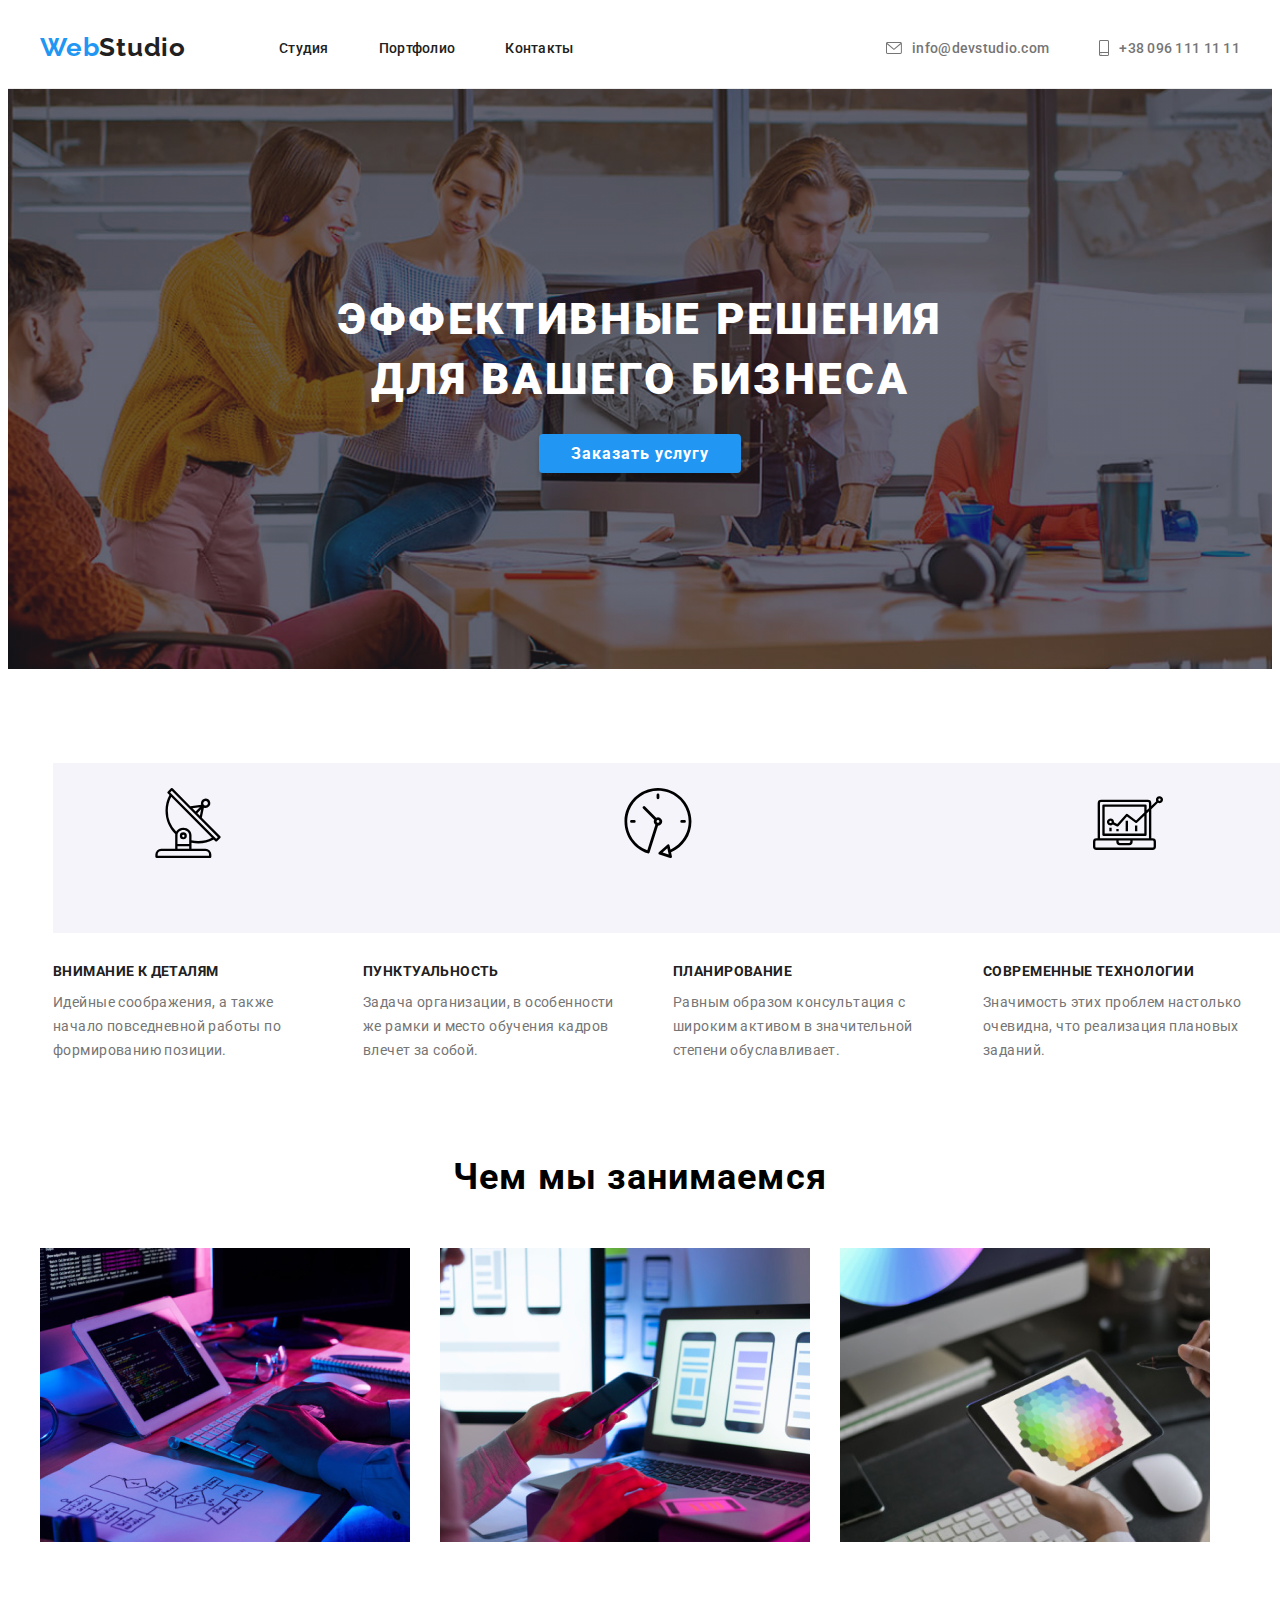
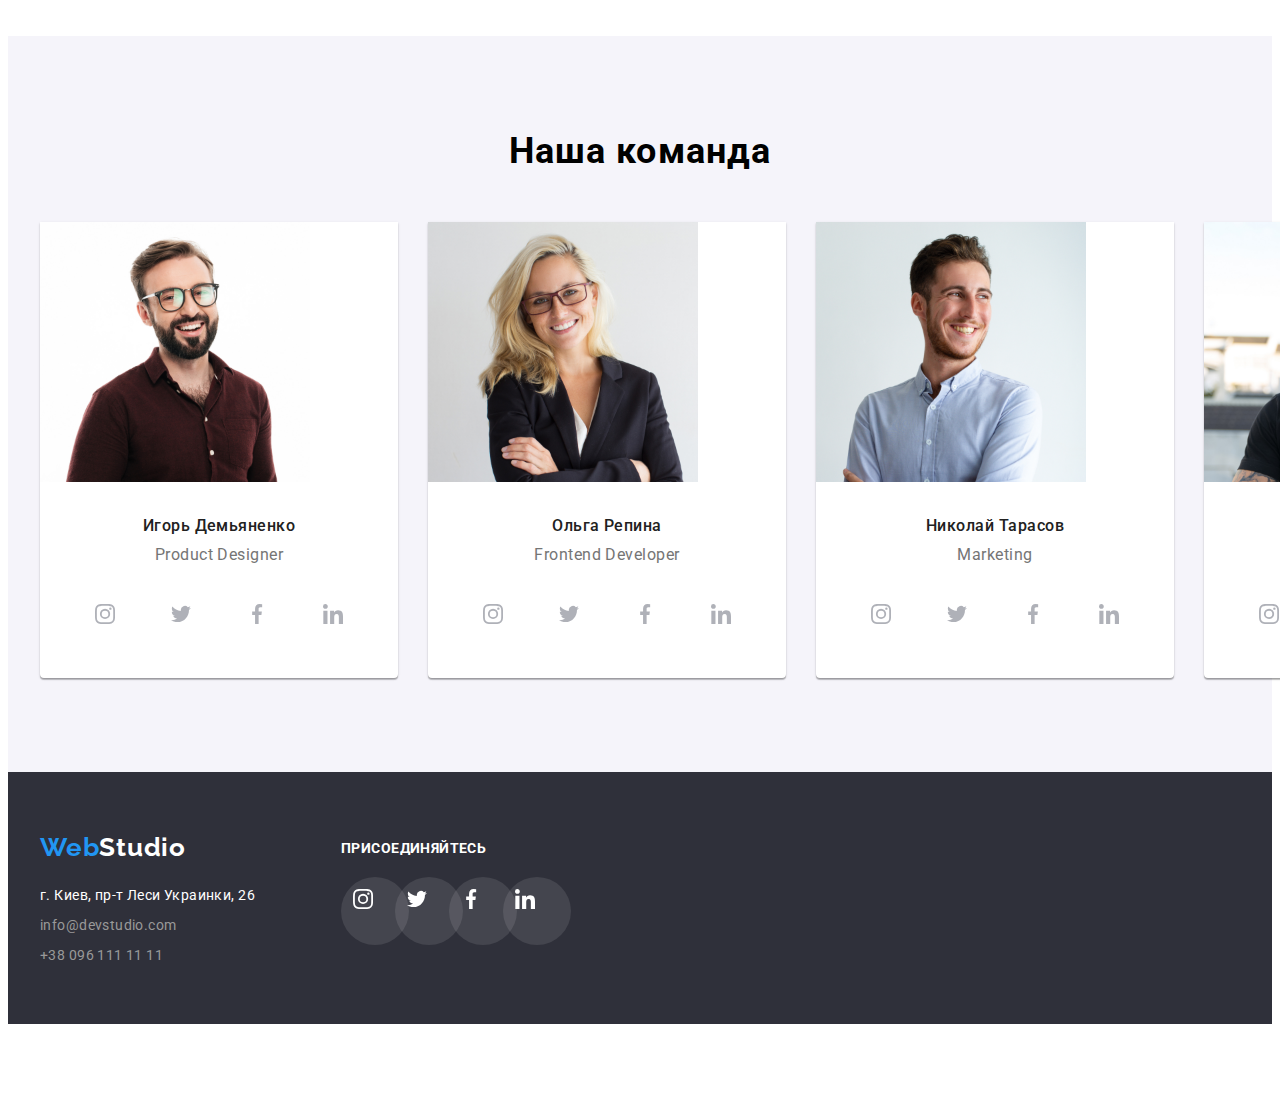
==== index.html @ 1e622880 "arrrrrrr" ====
<!DOCTYPE html>
<html lang="ru">
<head>
    <meta charset="UTF-8">
    <meta name="viewport" content="width=device-width, initial-scale=1.0">
    <title> WebStudio</title>
    <link rel="stylesheet" href="css/style.css" />
    <link rel="preconnect" href="https://fonts.gstatic.com">
    <link href="https://fonts.googleapis.com/css2?family=Raleway:wght@700&family=Roboto:wght@400;500;700;900&display=swap" rel="stylesheet">
    <link rel="stylesheet" href="https://cdnjs.cloudflare.com/ajax/libs/modern-normalize/1.0.0/modern-normalize.min.css" integrity="sha512-ISS7cAi1PEhQ8jnbJpJZMd29NlhNj4AWYyLOSp2CE/CsHxTCu+r+t0D2yoJudVrd0/8fTVPUVDzY5Tvli75u/g==" crossorigin="anonymous"/>
</head>
<body>
    <header> 
        <div class="container">
            <nav class="header-nav"> 
                <a href="#" class="logo" > <span class="Web-seme">Web</span>Studio</a>
                    <ul class="nav-links">
                        <li> <a  href="#">Студия</a> </li>
                        <li> <a  href="./portfolio.html">Портфолио</a> </li>
                        <li> <a  href="#">Контакты</a> </li>
                    </ul>
                    <ul class="contact-links">
                        <li> 
                            <a class="mail" href="mailto:info@devstudio.com">
                                <svg class="contact-icon-envelope">
                                <use href="./images/icons/sprite.svg#envelope" width="16px"; height="12px"> </use>
                            </svg>
                            info@devstudio.com</a> </li>
                        <li> <a  href="tel:+380961111111">
                            <svg class="contact-icon-phone">
                                <use href="./images/icons/sprite.svg#phone" width="10px"; height="16px"> </use>
                            </svg>
                            +38 096 111 11 11</a> </li>
                    </ul>
            </nav>
        </div>
    </header>
    <main>
        <section class="hero">
            <div class="container">
                <h1>Эффективные решения</br> для вашего бизнеса</h1>
                <a href="#">Заказать услугу</a>
            </div>
        </section>
        <section class="advantages-section">
            <div class="container">
                <!-- <h2>Наши преимущества</h2> -->
                <ul class="advantages-icons">
                    <li>
                        <svg class="contact-icon">
                            <use href="./images/icons/sprite.svg#antenna" width="70px"; height="70px"> </use>
                        </svg>
                    </li>
                    <li>
                        <svg class="contact-icon">
                            <use href="./images/icons/sprite.svg#clock" width="70px"; height="70px"> </use>
                        </svg>
                    </li>
                    <li>
                        <svg class="contact-icon">
                            <use href="./images/icons/sprite.svg#diagram" width="70px"; height="70px"> </use>
                        </svg>
                    </li>
                    <li>
                        <svg class="contact-icon">
                            <use href="./images/icons/sprite.svg#astronaut" width="70px"; height="70px"> </use>
                        </svg>
                    </li>
                </ul>
                <ul class="advantages">
                    <li>
                        <h3>Внимание к деталям</h3>
                        <p>Идейные соображения, а также начало повседневной работы по формированию позиции.</p>
                    </li>
                    <li>
                        <h3>Пунктуальность</h3>
                        <p>Задача организации, в особенности же рамки и место обучения кадров влечет за собой.</p>
                    </li>
                    <li>
                        <h3>Планирование</h3>
                        <p>Равным образом консультация с широким активом в значительной степени обуславливает.</p>
                    </li>
                    <li>
                        <h3>Современные технологии</h3>
                        <p>Значимость этих проблем настолько очевидна, что реализация плановых заданий.</p>
                    </li>
                </ul>
            </div>
        </section>
        <section class="presentation-section">
            <div class="container">
                <h2 class="presentation-title">Чем мы занимаемся</h2>
                <ul class="presentation">
                    <li>
                        <img src="./images/img11.jpg" alt="руки на клавиатуре верстают сайт с макета" width="370" />
                    </li> 
                    <li>
                        <img src="./images/img12.jpg" alt="телефон в руках на фоне компьютера" width="370" />
                    </li>
                    <li>
                        <img src="./images/img13.jpg" alt="стилус и планшет с цветной раскладкой" width="370" />
                    </li>    
                </ul>
            </div>
        </section>
        <section class="our-team-section">
            <div class="container">
                <h2 class="our-team-title">Наша команда</h2>
                <ul class="our-team">
                    <li class="our-team-card">
                        <img src="./images/img1.jpg" alt="мужчина с бородой в очках и красной рубашке" width="270" />
                        <div class="worker">
                        <h3>Игорь Демьяненко</h3>
                        <p>Product Designer</p>
                        </div>
                        <ul class="social-icons">
                            <li class="social-icons-ic">
                                <a href="#">
                                    <svg class="social-icon">
                                        <use href="./images/icons/sprite.svg#insta"> </use>
                                    </svg>
                                </a>
                            </li>
                            <li class="social-icons-ic">
                                <a href="#">
                                <svg class="social-icon">
                                    <use href="./images/icons/sprite.svg#tw"> </use>
                                </svg></a>
                            </li>
                            <li class="social-icons-ic">
                                <a href="#">
                                    <svg class="social-icon">
                                        <use href="./images/icons/sprite.svg#fb"> </use>
                                    </svg>
                                </a>
                            </li>
                            <li class="social-icons-ic">
                                <a href="#">
                                    <svg class="social-icon">
                                        <use href="./images/icons/sprite.svg#lin"> </use>
                                    </svg>
                                </a>
                            </li>
                        </ul>
                    </li> 
                    <li class="our-team-card">
                        <img src="./images/img2.jpg" alt="женщина со светлыми волосами в очках и жакете" width="270" />
                        <div class="worker">
                        <h3>Ольга Репина</h3>
                        <p>Frontend Developer</p>
                        </div>
                        <ul class="social-icons">
                            <li class="social-icons-ic">
                                <a href="#">
                                    <svg class="social-icon">
                                        <use href="./images/icons/sprite.svg#insta"> </use>
                                    </svg>
                                </a>
                            </li>
                            <li class="social-icons-ic">
                                <a href="#">
                                <svg class="social-icon">
                                    <use href="./images/icons/sprite.svg#tw"> </use>
                                </svg></a>
                            </li>
                            <li class="social-icons-ic">
                                <a href="#">
                                    <svg class="social-icon">
                                        <use href="./images/icons/sprite.svg#fb"> </use>
                                    </svg>
                                </a>
                            </li>
                            <li class="social-icons-ic">
                                <a href="#">
                                    <svg class="social-icon">
                                        <use href="./images/icons/sprite.svg#lin"> </use>
                                    </svg>
                                </a>
                            </li>
                        </ul>
                    </li>
                    <li class="our-team-card">
                        <img src="./images/img3.jpg" alt="мужчина с бородкой в светлой рубашке" width="270" />
                        <div class="worker">
                        <h3>Николай Тарасов</h3>
                        <p>Marketing</p>
                        </div>
                        <ul class="social-icons">
                            <li class="social-icons-ic">
                                <a href="#">
                                    <svg class="social-icon">
                                        <use href="./images/icons/sprite.svg#insta"> </use>
                                    </svg>
                                </a>
                            </li>
                            <li class="social-icons-ic">
                                <a href="#">
                                <svg class="social-icon">
                                    <use href="./images/icons/sprite.svg#tw"> </use>
                                </svg></a>
                            </li>
                            <li class="social-icons-ic">
                                <a href="#">
                                    <svg class="social-icon">
                                        <use href="./images/icons/sprite.svg#fb"> </use>
                                    </svg>
                                </a>
                            </li>
                            <li class="social-icons-ic">
                                <a href="#">
                                    <svg class="social-icon">
                                        <use href="./images/icons/sprite.svg#lin"> </use>
                                    </svg>
                                </a>
                            </li>
                        </ul>
                    </li>    
                    <li class="our-team-card">
                        <img src="./images/img4.jpg" alt="мужчина с бородой в очках и черной футболке" width="270" />
                        <div class="worker">
                        <h3>Михаил Ермаков</h3>
                        <p>UI Designer</p>
                        </div>
                        <ul class="social-icons">
                            <li class="social-icons-ic">
                                <a href="#">
                                    <svg class="social-icon">
                                        <use href="./images/icons/sprite.svg#insta"> </use>
                                    </svg>
                                </a>
                            </li>
                            <li class="social-icons-ic">
                                <a href="#">
                                <svg class="social-icon">
                                    <use href="./images/icons/sprite.svg#tw"> </use>
                                </svg></a>
                            </li>
                            <li class="social-icons-ic">
                                <a href="#">
                                    <svg class="social-icon">
                                        <use href="./images/icons/sprite.svg#fb"> </use>
                                    </svg>
                                </a>
                            </li>
                            <li class="social-icons-ic">
                                <a href="#">
                                    <svg class="social-icon">
                                        <use href="./images/icons/sprite.svg#lin"> </use>
                                    </svg>
                                </a>
                            </li>
                        </ul>
                    </li>    
                </ul>
            </div>
        </section>
    </main>
    <footer>
        <div class="container">
            <ul class="footer-list">
                <li class="footer-list-li">
                    <a href="#" class="logo down"> <span class="Web-seme">Web</span>Studio</a>
                    <address>г. Киев, пр-т Леси Украинки, 26</address>
                    <ul class="contact-links-down">
                    <li> <a href="mailto:info@devstudio.com">info@devstudio.com</a> </li>
                    <li> <a href="tel:+380961111111">+38 096 111 11 11</a> </li>
                    </ul>
             </li>
            <li class="f-l-t">
                <span class="follow">присоединяйтесь</span>
                <ul class="footer-soc-icons">
                    <li>
                        <a  href="#">
                        <svg class="footer-soc-icon">
                            <use href="./images/icons/sprite.svg#insta" width="20px"; height="20px"> </use>
                        </svg>
                        </a>
                    </li>
                    <li>
                        <a  href="#">
                        <svg class="footer-soc-icon">
                            <use href="./images/icons/sprite.svg#tw" width="20px"; height="20px"> </use>
                        </svg>
                        </a>
                    </li>
                    <li>
                        <a  href="#">
                        <svg class="footer-soc-icon">
                            <use href="./images/icons/sprite.svg#fb" width="20px"; height="20px"> </use>
                        </svg>
                        </a>
                    </li>
                    <li>
                        <a  href="#">
                        <svg class="footer-soc-icon">
                            <use href="./images/icons/sprite.svg#lin" width="20px"; height="20px"> </use>
                        </svg>
                        </a>
                    </li>
                </ul>
        </li>
    </ul>
        </div>
    </footer></span>
                <ul class="footer-soc-icons">
                    <li>
                        <a  href="#">
                        <svg class="footer-soc-icon">
                            <use href="./images/icons/sprite.svg#insta" width="20px"; height="20px"> </use>
                        </svg>
                        </a>
                    </li>
                    <li>
                        <a  href="#">
                        <svg class="footer-soc-icon">
                            <use href="./images/icons/sprite.svg#tw" width="20px"; height="20px"> </use>
                        </svg>
                        </a>
                    </li>
                    <li>
                        <a  href="#">
                        <svg class="footer-soc-icon">
                            <use href="./images/icons/sprite.svg#fb" width="20px"; height="20px"> </use>
                        </svg>
                        </a>
                    </li>
                    <li>
                        <a  href="#">
                        <svg class="footer-soc-icon">
                            <use href="./images/icons/sprite.svg#lin" width="20px"; height="20px"> </use>
                        </svg>
                        </a>
                    </li>
                </ul>
        </li>
    </ul>
        </div>
    </footer>
</body>
</html>
---- css/style.css ----
.logo {
    color: #212121;
    font-family: Raleway;
    font-size: 26px;
    font-style: normal;
    font-weight: 700;
    line-height: 31px;
    letter-spacing: 0.03em;
    text-align: left;
}
.down {
    color: #FFFFFF;
}
.Web-seme {
    color: #2196F3;
}
li{
    list-style-type: none;
}
ul{
    margin: 0;
}
h1{
    margin: 0;
    margin-bottom: 30px;
}
h2{
    margin: 0;
}
h3{
    margin: 0;
}
.header-nav,
.nav-links,
.contact-links{
    display: flex;
    align-items: center;
}
header{
    border-bottom: 1px solid #ECECEC;
    padding: 24px 0 25px;
}
.header-nav>a{
    margin-right: 93px;
}
.nav-links{
    padding: 0;
}
/* .header-nav{ 
    justify-content:space-between;
}*/
.nav-links a{
    color: #212121;
    font-family: Roboto;
    font-size: 14px;
    font-style: normal;
    font-weight: 500;
    line-height: 16px;
    letter-spacing: 0.02em;
}
.nav-links li:not(:first-child){
    margin-left: 50px;
}
.nav-links{
    margin: 0;
}
.nav-links a:hover {
    color: #2196F3;
}
.nav-links a:focus {
    color: #2196F3;
}
a {
    text-decoration: none;
}
.contact-links{
    padding: 0;
    margin-left: auto;
}

.contact-links a{
    color: #757575;
    font-family: Roboto;
    font-size: 14px;
    font-style: normal;
    font-weight: 500;
    line-height: 16px;
    letter-spacing: 0.02em;
    
}
.contact-links li:last-child{
    margin-left: 50px;
}
.contact-links a:hover {
    color: #2196F3;
}
.contact-links a:focus {
    color: #2196F3;
}
.contact-links a{
    display: flex;
    justify-content: center;
    align-items: center;
}
.contact-icon-envelope{
    width: 16px;
    height: 12px;
    margin-right: 10px;
    fill: currentColor;
}
.contact-icon-phone{
    width: 10px;
    height: 16px;
    margin-right: 10px;
    fill: currentColor;
}
h1{
    font-family: Roboto;
    font-size: 44px;
    font-style: normal;
    font-weight: 900;
    line-height: 60px;
    letter-spacing: 0.06em;
    text-align: center;
    text-transform: uppercase;
    color: #FFFFFF;
}
.hero{
    background-color: #c4c4c4;
    background: rgba(47, 48, 58, 0.4);
    padding-top: 200px;
    padding-bottom: 200px;
    background-image: linear-gradient( to right,
    rgba(47, 48, 58, 0.4),
    rgba(47, 48, 58, 0.4)),
     url('../images/hero.jpg'); 
    background-repeat: no-repeat;
    background-size: cover;
    background-position: center;
    max-width: 1600px;
}
.hero .container{
    text-align: center;
}
.hero a{
    background-color: #2196F3;
    color: #FFFFFF;
    font-family: Roboto;
    font-size: 16px;
    font-style: normal;
    font-weight: 700;
    line-height: 30px;
    letter-spacing: 0.06em;
    text-align: center;
    padding: 10px 32px;
    border-radius: 4px;
    box-shadow: 0px 4px 4px rgba(0, 0, 0, 0.15);
    width: 136px;
    height: 30px;
}
.advantages-section{
    padding: 94px 30px;
}
.container .advantages{
    display: flex;
}
.advantages{ 
   padding: 0;
   justify-content: space-between;
}
.advantages-icons{
    display: flex;
    justify-content: space-between;
    padding: 0;
    margin-bottom: 30px;
}
.advantages-icons li{
    width: 270px;
    height: 120px;
    padding: 25px 100px;
    background-color: #F5F4FA;
}
.advantages h3{
    color: #212121;
    font-family: Roboto;
    font-size: 14px;
    font-style: normal;
    font-weight: 700;
    line-height: 16px;
    letter-spacing: 0.03em;
    text-align: left;
    text-transform: uppercase;
    width: 270px;
    height: 17px;
}
.advantages p{
    color: #757575;
    font-family: Roboto;
    font-size: 14px;
    font-style: normal;
    font-weight: 400;
    line-height: 24px;
    letter-spacing: 0.03em;
    text-align: left;
    width: 270px;
    margin: 10px 0 0;
}
h2{
    font-family: Roboto;
    font-size: 36px;
    font-style: normal;
    font-weight: 700;
    line-height: 42px;
    letter-spacing: 0.03em;
    text-align: center;
}
.presentation-section{
    padding-bottom: 94px;
}    
.container .presentation{
    display: flex;
}
.presentation{
    padding-left: 0;
}
.presentation-title{
    margin-bottom: 50px;
}
.presentation li{
    width: 370px;
    height: 294px;
    margin-right: 30px;  
}
.container .our-team{
    display: flex;
}
.our-team-section{
    background-color: #F5F4FA;
    padding: 94px 0;
}
.our-team{
    margin: 0;
    padding: 0;
}
.our-team-title{
    margin-top: 0;
    margin-bottom: 50px;
}
.our-team-card:not(:last-child){
margin-right: 30px;
}
.our-team-card{
    background-color: #FFFFFF;
    box-shadow: 0px 1px 3px rgba(0, 0, 0, 0.12), 0px 1px 1px rgba(0, 0, 0, 0.14), 0px 2px 1px rgba(0, 0, 0, 0.2);
    border-radius: 0px 0px 4px 4px;
    padding-bottom: 30px;
}
.our-team img{
    width: 270px;
    height: 260px;
}
.worker{
    padding: 30px 0 0;
}
.our-team h3{
    color: #212121;
    font-family: Roboto;
    font-size: 16px;
    font-style: normal;
    font-weight: 500;
    line-height: 19px;
    letter-spacing: 0.03em;
    text-align: center;
    margin-bottom: 10px;
}
.our-team p{
    color: #757575;
    font-family: Roboto;
    font-size: 16px;
    font-style: normal;
    font-weight: 400;
    line-height: 19px;
    letter-spacing: 0.03em;
    text-align: center;
    margin: 0;
}
.social-icons{
    display: flex;
    justify-content: center;
    padding: 0 0;
    margin: 16px 32px 0;
}
 .social-icons svg{ 
    width: 20px;
    height: 20px;
    fill: #AFB1B8;
}
.social-icons-ic a{
    width: 44px;
    height: 44px;
    /* sborder: 1px solid #530f0f; */
    border-radius: 50%;
    padding: 12px 11px;
}
.social-icons li:not(:last-child){
    margin-right: 10px;
}
.social-icons a{
    display: flex;
    justify-content: center;
    align-items: center;
}
.social-icons a:hover{
    background-color: #2196F3;
}
.social-icons a:hover .social-icon{
    fill: #FFFFFF;
}
.social-icons a:focus{
    background-color: #2196F3;
}
.social-icons a:focus .social-icon{
    fill: #FFFFFF;
}
.portfolio-section{
    padding: 94px 0;
}
.container .button-list{
    justify-content: center; 
}
.button-list{
    display: flex;
    margin-bottom: 50px;
}
 .button-list li{ 
    margin-right: 8px;
}
button{
    background-color: #F5F4FA;
    color: #212121;
    font-family: Roboto;
    font-size: 16px;
    font-style: normal;
    font-weight: 500;
    line-height: 26px;
    letter-spacing: 0.03em;
    text-align: center;
    border: none;
    padding: 6px 22px;
    position: relative;
    box-shadow: 0px 3px 1px rgba(0, 0, 0, 0.1), 0px 1px 2px rgba(0, 0, 0, 0.08), 0px 2px 2px rgba(0, 0, 0, 0.12);
    border-radius: 4px;
}
button:hover{ 
    color: #FFFFFF;
    background-color: #2196F3;
}
button:focus{ 
    color: #FFFFFF;
    background-color: #2196F3;
}
.product-items{
    display:flex;
    flex-wrap: wrap;
    /* justify-content: space-between; */
    padding: 0;
}
.product-items li{
    width: 370px;
    background: #FFFFFF;
    border: 1px solid #EEEEEE;
    box-sizing: border-box;
    margin: 0 30px 30px 0;
}
.product-items li:hover{
    box-shadow: 0px 1px 1px rgba(0, 0, 0, 0.12), 0px 4px 4px rgba(0, 0, 0, 0.06), 1px 4px 6px rgba(0, 0, 0, 0.16);
}
.product-items li:focus{
    box-shadow: 0px 1px 1px rgba(0, 0, 0, 0.12), 0px 4px 4px rgba(0, 0, 0, 0.06), 1px 4px 6px rgba(0, 0, 0, 0.16);
}
.product-items li:nth-child(3n){
    margin: 0 0 30px;
}
.product-items li{
    shadow: 1px 4px 6px 0px #000000 16 %;
    shadow: 0px 4px 4px 0px #000000 6 %;
    shadow: 0px 1px 1px 0px #000000 12 %;
}
.product-items img{
    width: 368px;
}
.item-info{
    padding: 20px 24px;
}
.product-items h3{
    color: #212121;
    font-family: Roboto;
    font-size: 18px;
    font-style: normal;
    font-weight: 700;
    letter-spacing: 0.06em;
    text-align: left;
    margin-bottom: 4px;
}
.product-items p{
    color: #757575;
    font-family: Roboto;
    font-size: 16px;
    font-style: normal;
    font-weight: 400;
    letter-spacing: 0.03em;
    text-align: left;
    margin: 0;
}
.clients-section{
    padding: 94px 0;
}
.clients{
    margin-bottom: 50px;
}
.clients-list{
    display: flex;
    padding: 0;
    justify-content: space-between;
}
.clients-list a{
    width: 170px;
    height: 90px;
    justify-content: center;
    border: 1px solid #AFB1B8;
    border-radius: 4px;
    display: flex;
}
.client-st{
    padding: 20px 62.73px 20.77px 63px;
}
.client-nd{
    padding: 19px 65px;
}
.client-rd{
    padding: 24px 65px 23.4px;
}
.client-foth{
    padding: 24px 45.34px 23px 45px;
}
.client-fith{
    padding: 22px 55px 21px 54px;
}
.client-sth{
    padding: 19px 40px 19px 40px;
}
.client-icon{
    fill: #AFB1B8;
}
.clients-list a:hover{
    border: 1px solid #2196F3; 
}
.clients-list a:hover .client-icon{
    fill: #2196F3;
}
.clients-list a:focus{
    border: 1px solid #2196F3; 
}
.clients-list a:focus .client-icon{
    fill: #2196F3;
}
footer{
    background-color: #2F303A;
    padding-top: 60px;
    padding-bottom: 60px;
}
.footer-list{
    display:flex;
    padding: 0;
}
.footer-list-li{
    margin-right: 70px;
}
.f-l-t{
    padding-top: 7px;
}
.follow{
    font-family: Roboto;
    font-size: 14px;
    font-style: normal;
    font-weight: 700;
    line-height: 16px;
    letter-spacing: 0.03em;
    text-align: left;
    color: #FFFFFF;
    text-transform: uppercase;
}
.footer-soc-icons{
    display: flex;
    padding: 0;
    margin-top: 20px;
}
.footer-soc-icons li{
    width: 44px;
    height: 44px;
    justify-content: center;
    align-items: center;
}
.footer-soc-icons li:not(:last-child){
    margin: 0 10px 0 0;
}
.footer-soc-icons a{
    width: 44px;
    height: 44px;
    display: flex;
    padding: 12px;
    border-radius: 50%;
    background: rgba(255, 255, 255, 0.1);
}
.footer-soc-icons a:hover{
    background-color: #2196F3;
}
.footer-soc-icons a:focus{
    background-color: #2196F3;
}
.footer-soc-icon{
    display: flex;
    fill:#FFFFFF;
}
address{ 
    font-style: normal;
    color: #FFFFFF;
    font-family: Roboto;
    font-size: 14px;
    font-style: normal;
    font-weight: 400;
    line-height: 24px;
    letter-spacing: 0.03em;
    text-align: left;
    width: 231px;
    height: 21px;
    margin-top: 20px;
    margin-bottom: 0;

    }
.contact-links-down li{
    width: 231px;
    height: 21px;
    margin-top: 9px;
}
.contact-links-down{
    margin: 0 0;
    padding-left: 0;
}
.contact-links-down a{
    color: #999999;
    font-family: Roboto;
    font-size: 14px;
    font-style: normal;
    font-weight: 400;
    line-height: 24px;
    letter-spacing: 0.03em;
    text-align: left;
}
.container{
    width: 1200px;
    margin: 0 auto;
    padding: 0 15px;
}
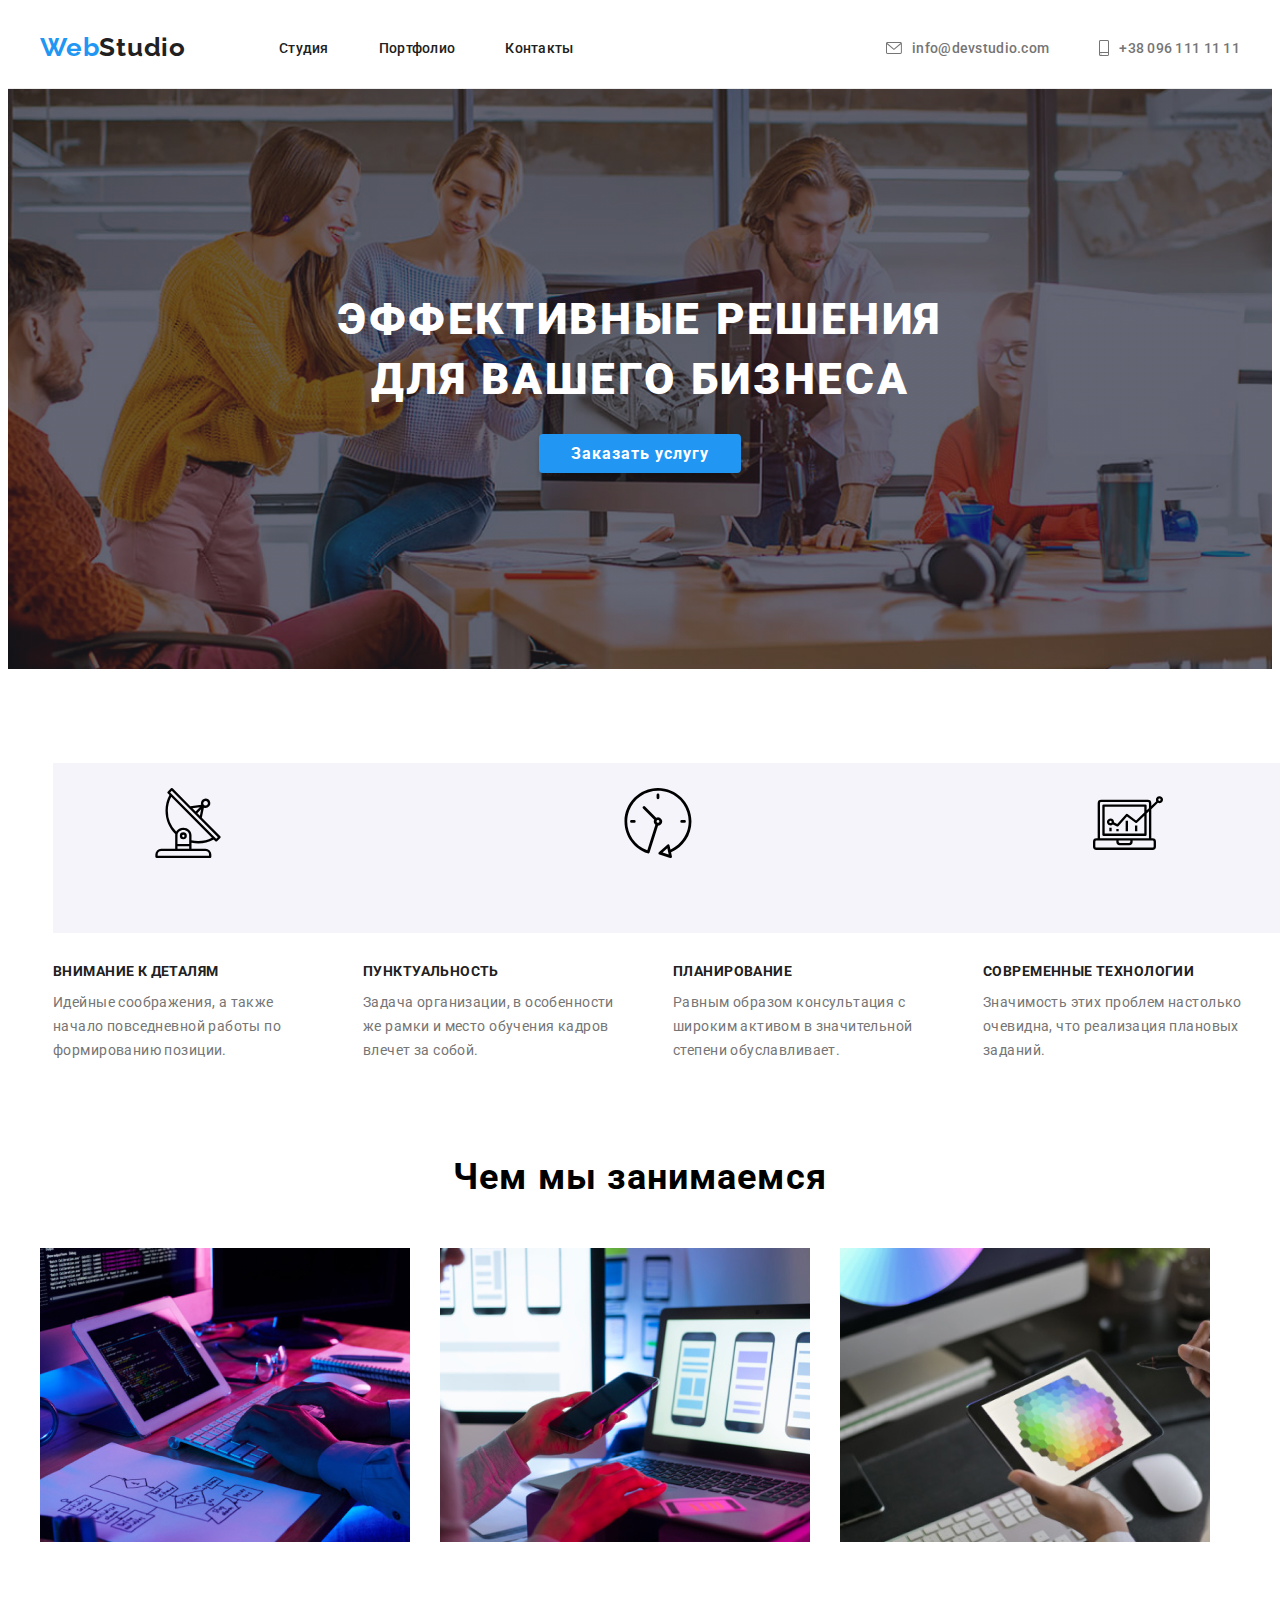
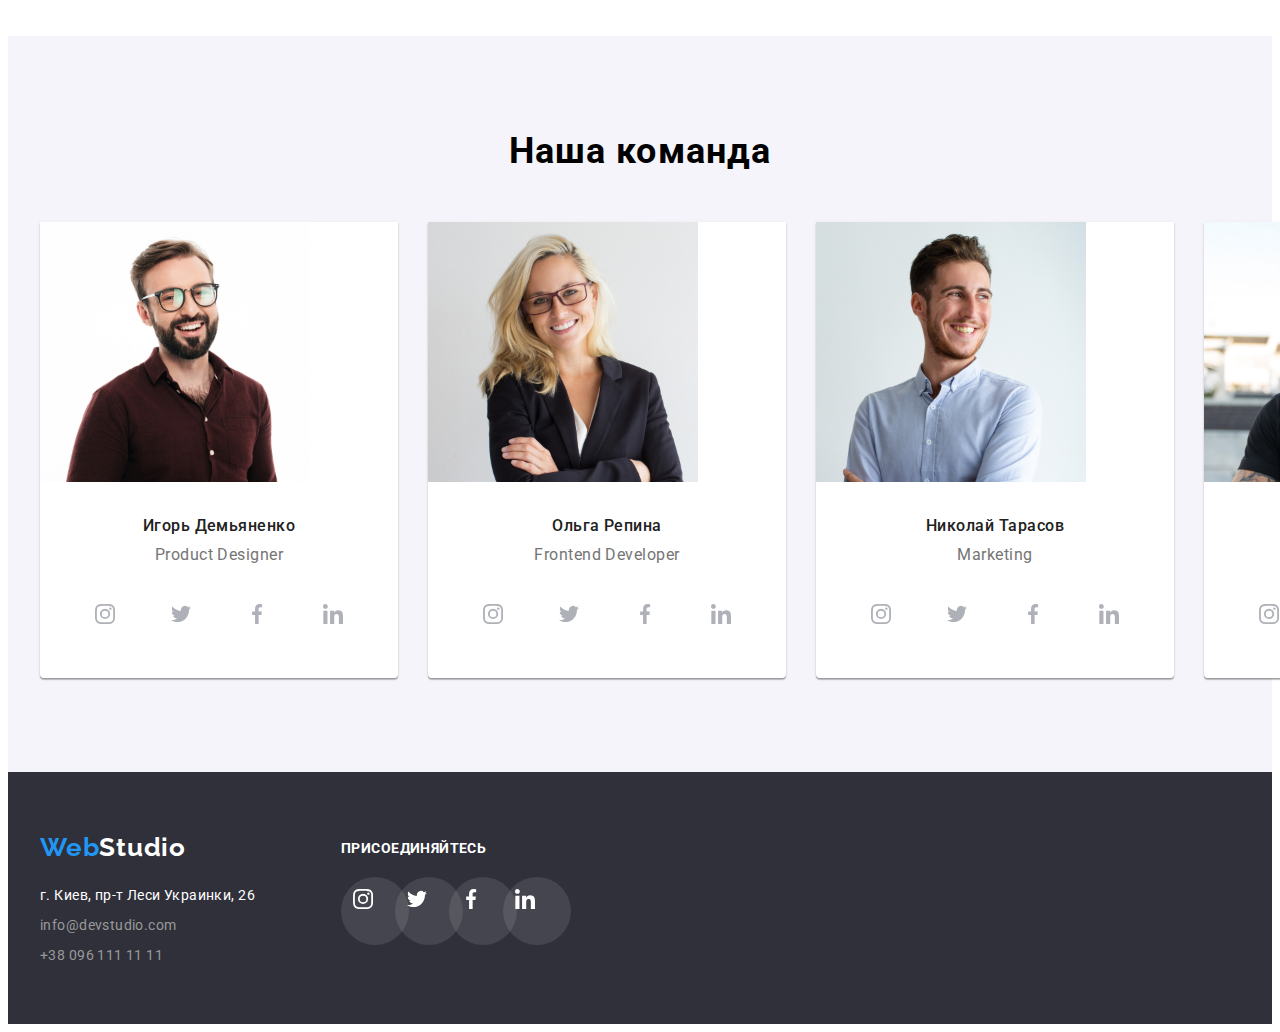
==== commit 4b15ebbf: "rrrrrra" ====
--- a/index.html
+++ b/index.html
@@ -265,8 +265,8 @@
                     <li> <a href="mailto:info@devstudio.com">info@devstudio.com</a> </li>
                     <li> <a href="tel:+380961111111">+38 096 111 11 11</a> </li>
                     </ul>
-             </li>
-            <li class="f-l-t">
+                </li>
+                <li class="f-l-t">
                 <span class="follow">присоединяйтесь</span>
                 <ul class="footer-soc-icons">
                     <li>
@@ -298,43 +298,8 @@
                         </a>
                     </li>
                 </ul>
-        </li>
-    </ul>
-        </div>
-    </footer></span>
-                <ul class="footer-soc-icons">
-                    <li>
-                        <a  href="#">
-                        <svg class="footer-soc-icon">
-                            <use href="./images/icons/sprite.svg#insta" width="20px"; height="20px"> </use>
-                        </svg>
-                        </a>
-                    </li>
-                    <li>
-                        <a  href="#">
-                        <svg class="footer-soc-icon">
-                            <use href="./images/icons/sprite.svg#tw" width="20px"; height="20px"> </use>
-                        </svg>
-                        </a>
-                    </li>
-                    <li>
-                        <a  href="#">
-                        <svg class="footer-soc-icon">
-                            <use href="./images/icons/sprite.svg#fb" width="20px"; height="20px"> </use>
-                        </svg>
-                        </a>
-                    </li>
-                    <li>
-                        <a  href="#">
-                        <svg class="footer-soc-icon">
-                            <use href="./images/icons/sprite.svg#lin" width="20px"; height="20px"> </use>
-                        </svg>
-                        </a>
-                    </li>
-                </ul>
-        </li>
-    </ul>
-        </div>
+                </li>
+            </ul> 
     </footer>
 </body>
 </html>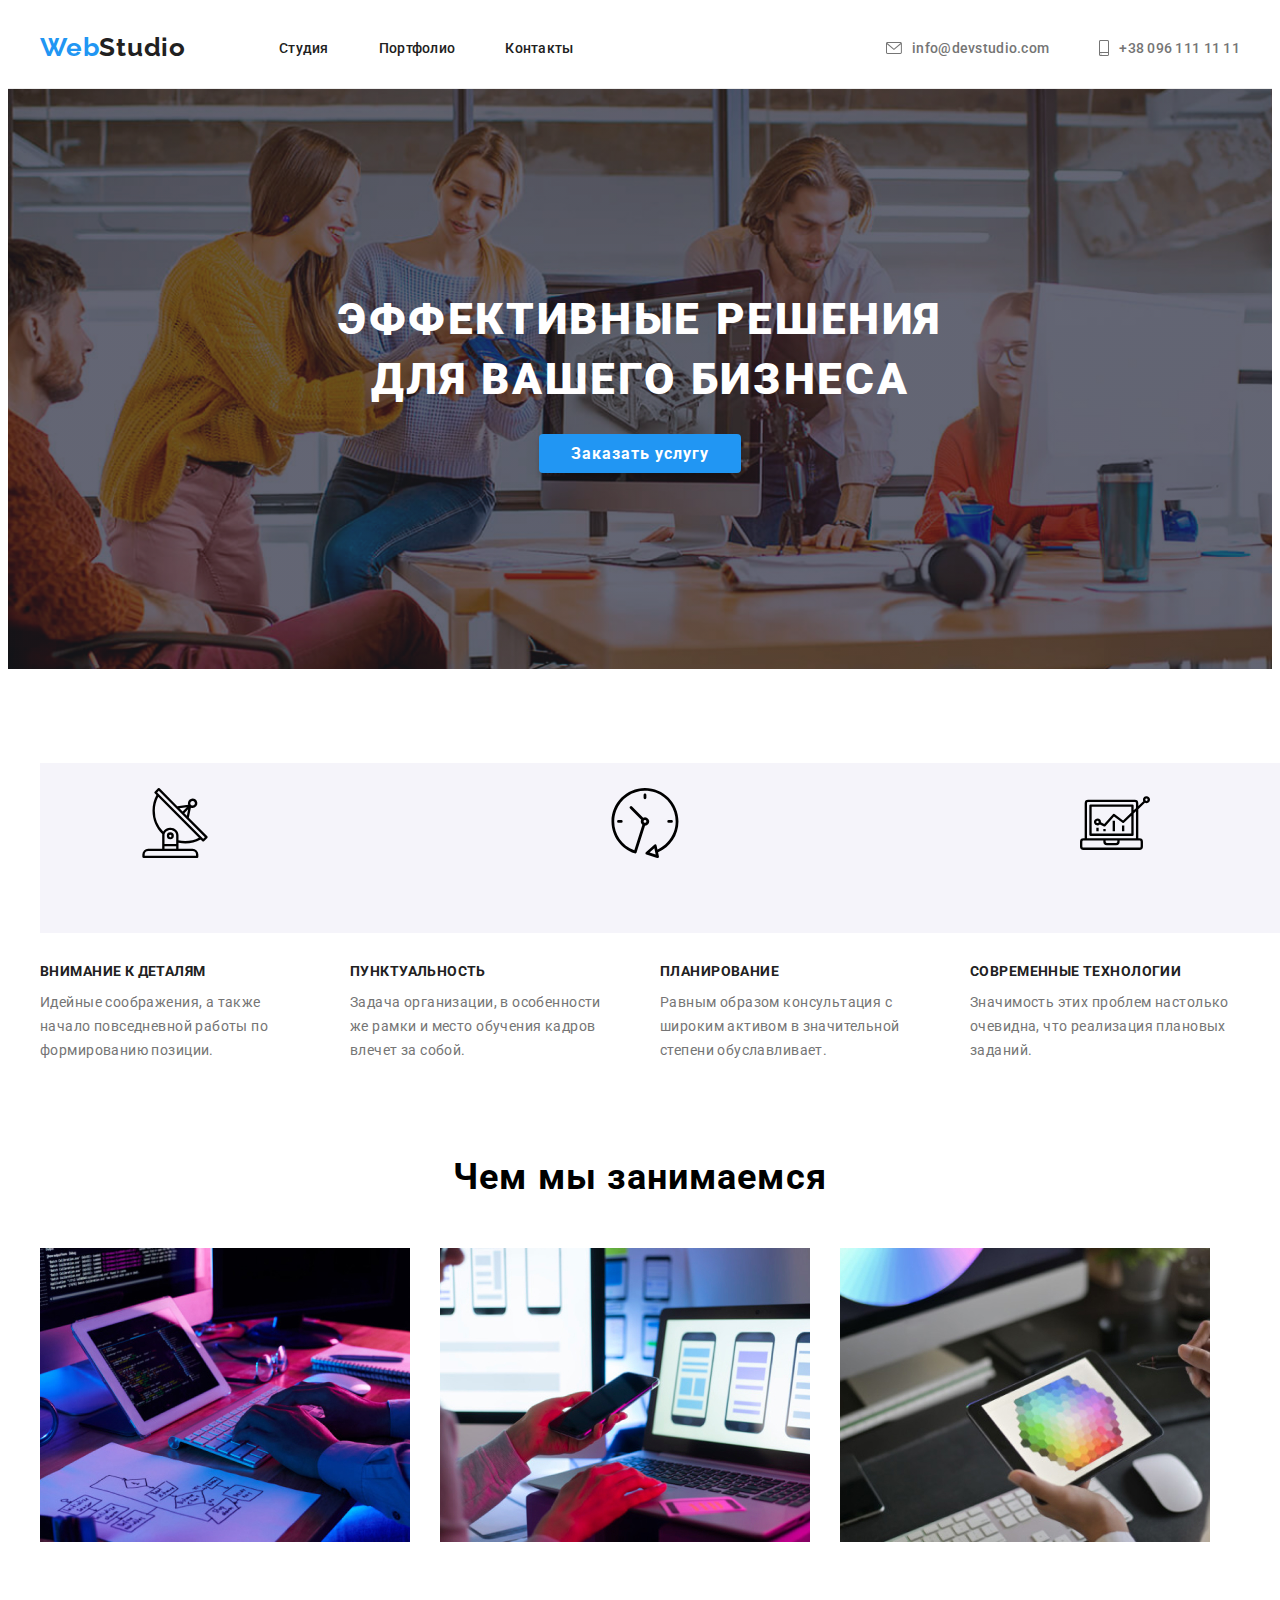
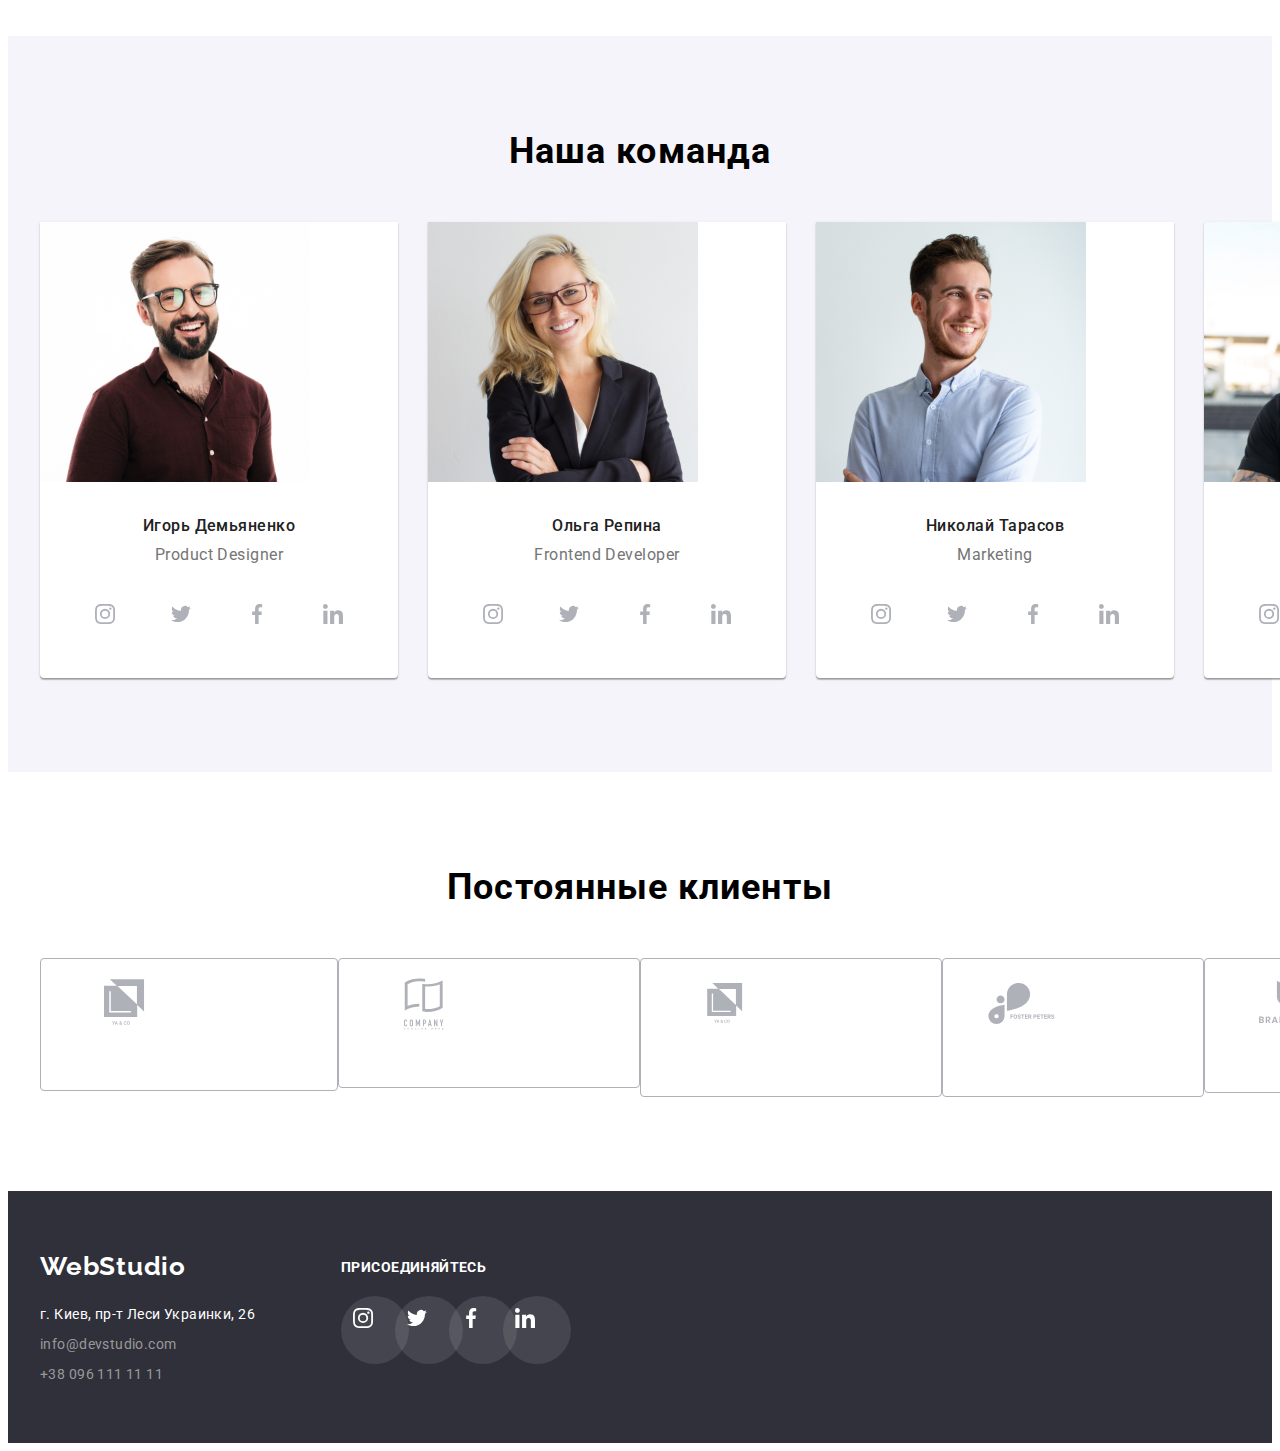
==== commit 28a78c2b: "пробне виправлення css" ====
--- a/index.html
+++ b/index.html
@@ -4,16 +4,16 @@
     <meta charset="UTF-8">
     <meta name="viewport" content="width=device-width, initial-scale=1.0">
     <title> WebStudio</title>
+        <link rel="stylesheet" href="https://cdnjs.cloudflare.com/ajax/libs/modern-normalize/1.0.0/modern-normalize.min.css" integrity="sha512-ISS7cAi1PEhQ8jnbJpJZMd29NlhNj4AWYyLOSp2CE/CsHxTCu+r+t0D2yoJudVrd0/8fTVPUVDzY5Tvli75u/g==" crossorigin="anonymous"/>
     <link rel="stylesheet" href="css/style.css" />
     <link rel="preconnect" href="https://fonts.gstatic.com">
     <link href="https://fonts.googleapis.com/css2?family=Raleway:wght@700&family=Roboto:wght@400;500;700;900&display=swap" rel="stylesheet">
-    <link rel="stylesheet" href="https://cdnjs.cloudflare.com/ajax/libs/modern-normalize/1.0.0/modern-normalize.min.css" integrity="sha512-ISS7cAi1PEhQ8jnbJpJZMd29NlhNj4AWYyLOSp2CE/CsHxTCu+r+t0D2yoJudVrd0/8fTVPUVDzY5Tvli75u/g==" crossorigin="anonymous"/>
 </head>
 <body>
     <header> 
         <div class="container">
             <nav class="header-nav"> 
-                <a href="#" class="logo" > <span class="Web-seme">Web</span>Studio</a>
+                <a href="#" class="logo" > <span class="web-seme">Web</span>Studio</a>
                     <ul class="nav-links">
                         <li> <a  href="#">Студия</a> </li>
                         <li> <a  href="./portfolio.html">Портфолио</a> </li>
@@ -38,7 +38,7 @@
     <main>
         <section class="hero">
             <div class="container">
-                <h1>Эффективные решения</br> для вашего бизнеса</h1>
+                <h1>Эффективные решения<br> для вашего бизнеса</h1>
                 <a href="#">Заказать услугу</a>
             </div>
         </section>
@@ -251,6 +251,55 @@
                             </li>
                         </ul>
                     </li>    
+                </ul>
+            </div>
+        </section>
+        <section class="clients-section">
+            <div class="container">
+                <h2 class="clients">Постоянные клиенты</h2>
+                <ul class="clients-list">
+                    <li>
+                        <a class="client-st" href="#">
+                        <svg class="client-icon">
+                            <use href="./images/icons/sprite.svg#logo-1" width="44.27px"; height="49.23px"> </use>
+                        </svg>
+                        </a>
+                    </li>
+                    <li>
+                        <a  class="client-nd" href="#">
+                        <svg class="client-icon">
+                            <use href="./images/icons/sprite.svg#logo-2" width="40px"; height="52px"> </use>
+                        </svg>
+                    </a>
+                    </li>
+                    <li>
+                        <a class="client-rd" href="#">
+                        <svg class="client-icon">
+                            <use href="./images/icons/sprite.svg#logo-1" width="41px"; height="42.6px"> </use>
+                        </svg>
+                    </a>
+                    </li>
+                    <li>
+                        <a  class="client-foth" href="#">
+                        <svg class="client-icon">
+                            <use href="./images/icons/sprite.svg#logo-4" width="79.66px"; height="42.02px"> </use>
+                        </svg>
+                    </a>
+                    </li>
+                    <li>
+                        <a  class="client-fith" href="#">
+                        <svg class="client-icon">
+                            <use href="./images/icons/sprite.svg#logo-5" width="59px"; height="47px"> </use>
+                        </svg>
+                    </a>
+                    </li>
+                    <li>
+                        <a  class="client-sth" href="#">
+                        <svg class="client-icon">
+                            <use href="./images/icons/sprite.svg#logo-6" width="88.48px"; height="55.44px"> </use>
+                        </svg>
+                    </a>
+                    </li>
                 </ul>
             </div>
         </section>
--- a/css/style.css
+++ b/css/style.css
@@ -1,79 +1,96 @@
 
 .logo {
-    color: #212121;
-    font-family: Raleway;
-    font-size: 26px;
-    font-style: normal;
-    font-weight: 700;
-    line-height: 31px;
-    letter-spacing: 0.03em;
-    text-align: left;
-}
+  color: #212121;
+  font-family: Raleway;
+  font-size: 26px;
+  font-style: normal;
+  font-weight: 700;
+  line-height: 31px;
+  letter-spacing: 0.03em;
+  text-align: left;
+}
+
 .down {
-    color: #FFFFFF;
-}
-.Web-seme {
-    color: #2196F3;
-}
+  color: #FFFFFF;
+}
+
+.web-seme {
+  color: #2196F3;
+}
+
 li{
-    list-style-type: none;
-}
+  list-style-type: none;
+}
+
 ul{
-    margin: 0;
-}
+  margin: 0;
+}
+
 h1{
-    margin: 0;
-    margin-bottom: 30px;
-}
+  margin: 0;
+  margin-bottom: 30px;
+}
+
 h2{
-    margin: 0;
-}
+  margin: 0;
+}
+
 h3{
-    margin: 0;
-}
+  margin: 0;
+}
+
 .header-nav,
 .nav-links,
 .contact-links{
-    display: flex;
-    align-items: center;
-}
+  display: flex;
+  align-items: center;
+}
+
 header{
-    border-bottom: 1px solid #ECECEC;
-    padding: 24px 0 25px;
-}
+  border-bottom: 1px solid #ECECEC;
+  padding: 24px 0 25px;
+}
+
 .header-nav>a{
-    margin-right: 93px;
-}
+  margin-right: 93px;
+}
+
 .nav-links{
-    padding: 0;
+  padding: 0;
 }
 /* .header-nav{ 
     justify-content:space-between;
 }*/
 .nav-links a{
-    color: #212121;
-    font-family: Roboto;
-    font-size: 14px;
-    font-style: normal;
-    font-weight: 500;
-    line-height: 16px;
-    letter-spacing: 0.02em;
-}
+  color: #212121;
+  font-family: Roboto;
+  font-size: 14px;
+  font-style: normal;
+  font-weight: 500;
+  line-height: 16px;
+  letter-spacing: 0.02em;
+}
+
 .nav-links li:not(:first-child){
-    margin-left: 50px;
-}
+  margin-left: 50px;
+}
+
 .nav-links{
-    margin: 0;
-}
+  margin: 0;
+}
+
 .nav-links a:hover {
-    color: #2196F3;
-}
+  color: #2196F3;
+}
+
 .nav-links a:focus {
-    color: #2196F3;
-}
+  color: #2196F3;
+}
+
 a {
     text-decoration: none;
 }
+
 .contact-links{
     padding: 0;
     margin-left: auto;
@@ -159,11 +176,13 @@
     width: 136px;
     height: 30px;
 }
+
 .advantages-section{
-    padding: 94px 30px;
-}
+  padding: 94px 0;
+}
+
 .container .advantages{
-    display: flex;
+  display: flex;
 }
 .advantages{ 
    padding: 0;
@@ -326,16 +345,20 @@
 .portfolio-section{
     padding: 94px 0;
 }
+
 .container .button-list{
     justify-content: center; 
 }
+
 .button-list{
-    display: flex;
-    margin-bottom: 50px;
-}
- .button-list li{ 
-    margin-right: 8px;
-}
+  display: flex;
+  margin-bottom: 50px;
+}
+
+.button-list li{ 
+  margin-right: 8px;
+}
+
 button{
     background-color: #F5F4FA;
     color: #212121;
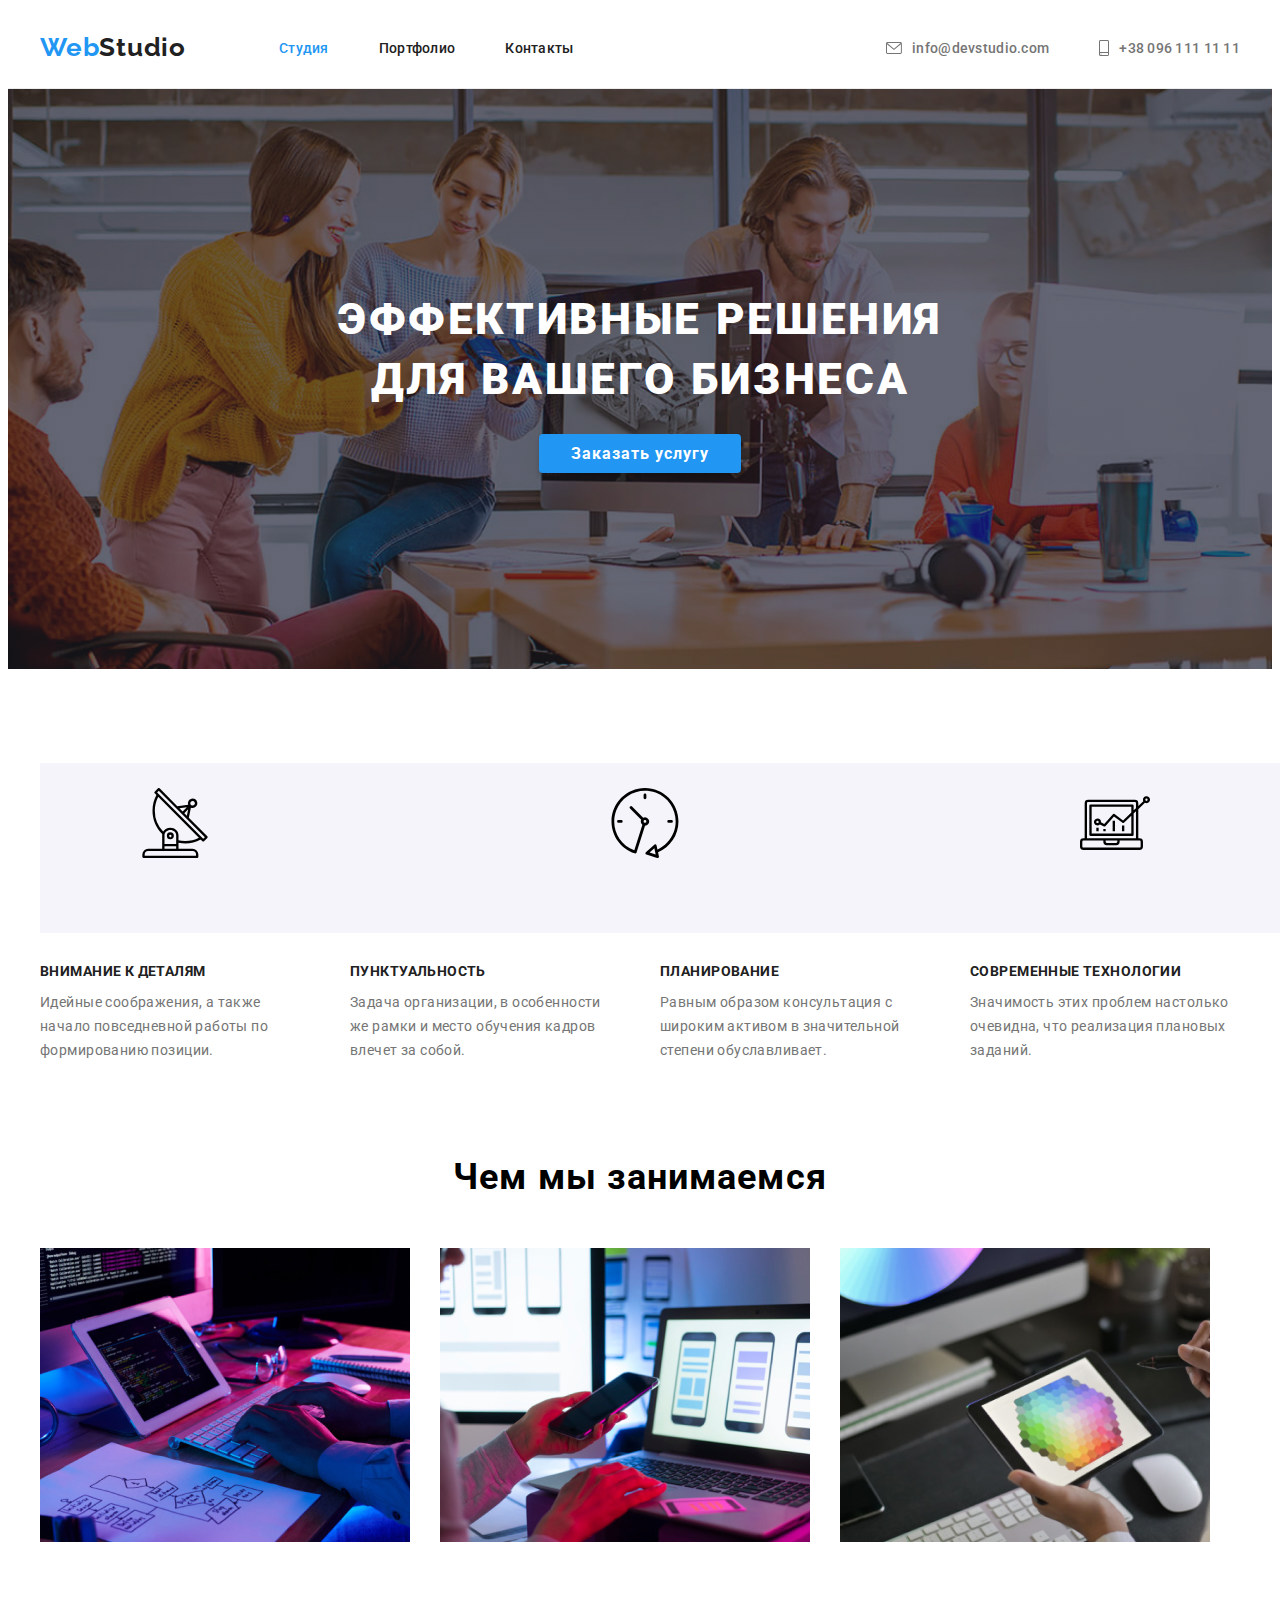
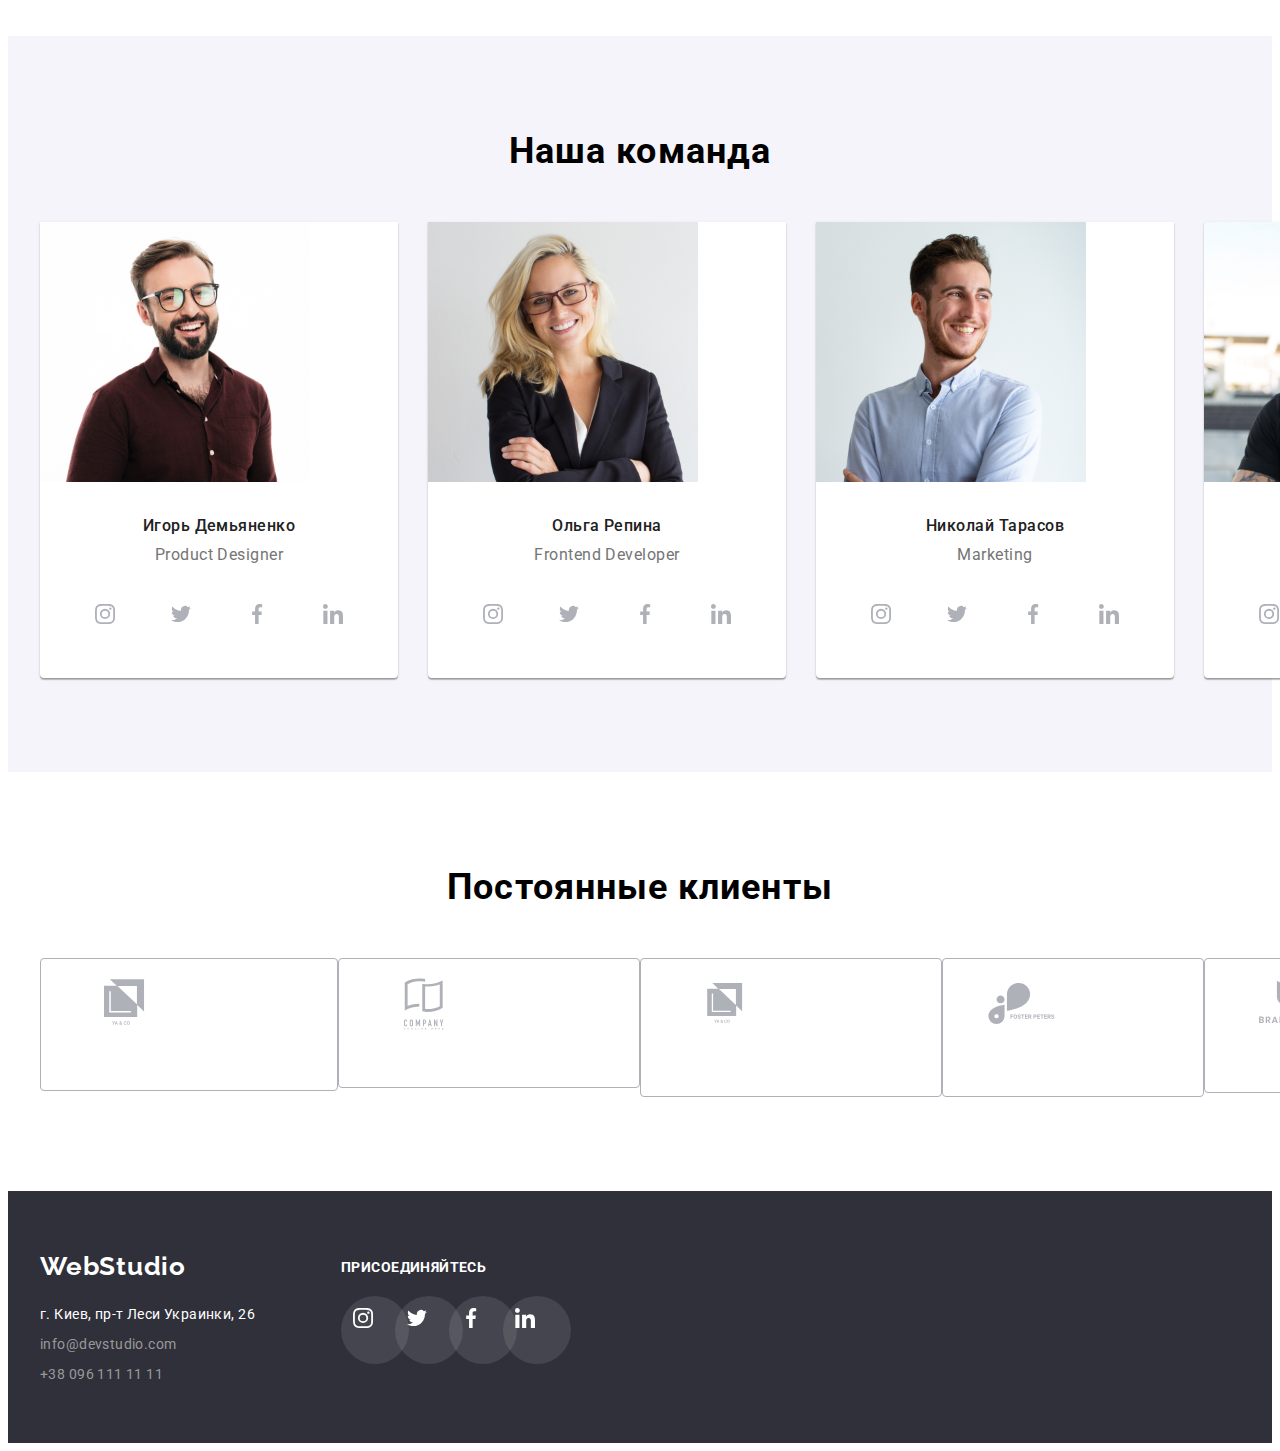
==== commit 27ee0841: "друге виправлення" ====
--- a/index.html
+++ b/index.html
@@ -15,7 +15,7 @@
             <nav class="header-nav"> 
                 <a href="#" class="logo" > <span class="web-seme">Web</span>Studio</a>
                     <ul class="nav-links">
-                        <li> <a  href="#">Студия</a> </li>
+                        <li> <a  href="#"> <span class="studia">Студия</span></a> </li>
                         <li> <a  href="./portfolio.html">Портфолио</a> </li>
                         <li> <a  href="#">Контакты</a> </li>
                     </ul>
--- a/css/style.css
+++ b/css/style.css
@@ -58,9 +58,7 @@
 .nav-links{
   padding: 0;
 }
-/* .header-nav{ 
-    justify-content:space-between;
-}*/
+
 .nav-links a{
   color: #212121;
   font-family: Roboto;
@@ -79,6 +77,11 @@
   margin: 0;
 }
 
+.portfolio,
+.studia{
+  color: #2196F3;
+}
+
 .nav-links a:hover {
   color: #2196F3;
 }
@@ -88,50 +91,56 @@
 }
 
 a {
-    text-decoration: none;
+  text-decoration: none;
 }
 
 .contact-links{
-    padding: 0;
-    margin-left: auto;
+  padding: 0;
+  margin-left: auto;
 }
 
 .contact-links a{
-    color: #757575;
-    font-family: Roboto;
-    font-size: 14px;
-    font-style: normal;
-    font-weight: 500;
-    line-height: 16px;
-    letter-spacing: 0.02em;
-    
-}
+  color: #757575;
+  font-family: Roboto;
+  font-size: 14px;
+  font-style: normal;
+  font-weight: 500;
+  line-height: 16px;
+  letter-spacing: 0.02em;
+}
+
 .contact-links li:last-child{
-    margin-left: 50px;
-}
+  margin-left: 50px;
+}
+
 .contact-links a:hover {
-    color: #2196F3;
-}
+  color: #2196F3;
+}
+
 .contact-links a:focus {
-    color: #2196F3;
-}
+  color: #2196F3;
+}
+
 .contact-links a{
-    display: flex;
-    justify-content: center;
-    align-items: center;
-}
+  display: flex;
+  justify-content: center;
+  align-items: center;
+}
+
 .contact-icon-envelope{
     width: 16px;
     height: 12px;
     margin-right: 10px;
     fill: currentColor;
 }
+
 .contact-icon-phone{
     width: 10px;
     height: 16px;
     margin-right: 10px;
     fill: currentColor;
 }
+
 h1{
     font-family: Roboto;
     font-size: 44px;
@@ -143,6 +152,7 @@
     text-transform: uppercase;
     color: #FFFFFF;
 }
+
 .hero{
     background-color: #c4c4c4;
     background: rgba(47, 48, 58, 0.4);
@@ -157,9 +167,11 @@
     background-position: center;
     max-width: 1600px;
 }
+
 .hero .container{
     text-align: center;
 }
+
 .hero a{
     background-color: #2196F3;
     color: #FFFFFF;
@@ -200,18 +212,19 @@
     padding: 25px 100px;
     background-color: #F5F4FA;
 }
+
 .advantages h3{
-    color: #212121;
-    font-family: Roboto;
-    font-size: 14px;
-    font-style: normal;
-    font-weight: 700;
-    line-height: 16px;
-    letter-spacing: 0.03em;
-    text-align: left;
-    text-transform: uppercase;
-    width: 270px;
-    height: 17px;
+  color: #212121;
+  font-family: Roboto;
+  font-size: 14px;
+  font-style: normal;
+  font-weight: 700;
+  line-height: 16px;
+  letter-spacing: 0.03em;
+  text-align: left;
+  text-transform: uppercase;
+  width: 270px;
+  height: 17px;
 }
 .advantages p{
     color: #757575;
@@ -360,29 +373,33 @@
 }
 
 button{
-    background-color: #F5F4FA;
-    color: #212121;
-    font-family: Roboto;
-    font-size: 16px;
-    font-style: normal;
-    font-weight: 500;
-    line-height: 26px;
-    letter-spacing: 0.03em;
-    text-align: center;
-    border: none;
-    padding: 6px 22px;
-    position: relative;
-    box-shadow: 0px 3px 1px rgba(0, 0, 0, 0.1), 0px 1px 2px rgba(0, 0, 0, 0.08), 0px 2px 2px rgba(0, 0, 0, 0.12);
-    border-radius: 4px;
-}
+  background-color: #F5F4FA;
+  color: #212121;
+  font-family: Roboto;
+  font-size: 16px;
+  font-style: normal;
+  font-weight: 500;
+  line-height: 26px;
+  letter-spacing: 0.03em;
+  text-align: center;
+  border: none;
+  padding: 6px 22px;
+  position: relative;
+  border-radius: 4px;
+}
+
 button:hover{ 
-    color: #FFFFFF;
-    background-color: #2196F3;
-}
+  color: #FFFFFF;
+  background-color: #2196F3;
+  box-shadow: 0px 3px 1px rgba(0, 0, 0, 0.1), 0px 1px 2px rgba(0, 0, 0, 0.08), 0px 2px 2px rgba(0, 0, 0, 0.12);
+}
+
 button:focus{ 
-    color: #FFFFFF;
-    background-color: #2196F3;
-}
+  color: #FFFFFF;
+  background-color: #2196F3;
+  box-shadow: 0px 3px 1px rgba(0, 0, 0, 0.1), 0px 1px 2px rgba(0, 0, 0, 0.08), 0px 2px 2px rgba(0, 0, 0, 0.12);
+}
+
 .product-items{
     display:flex;
     flex-wrap: wrap;
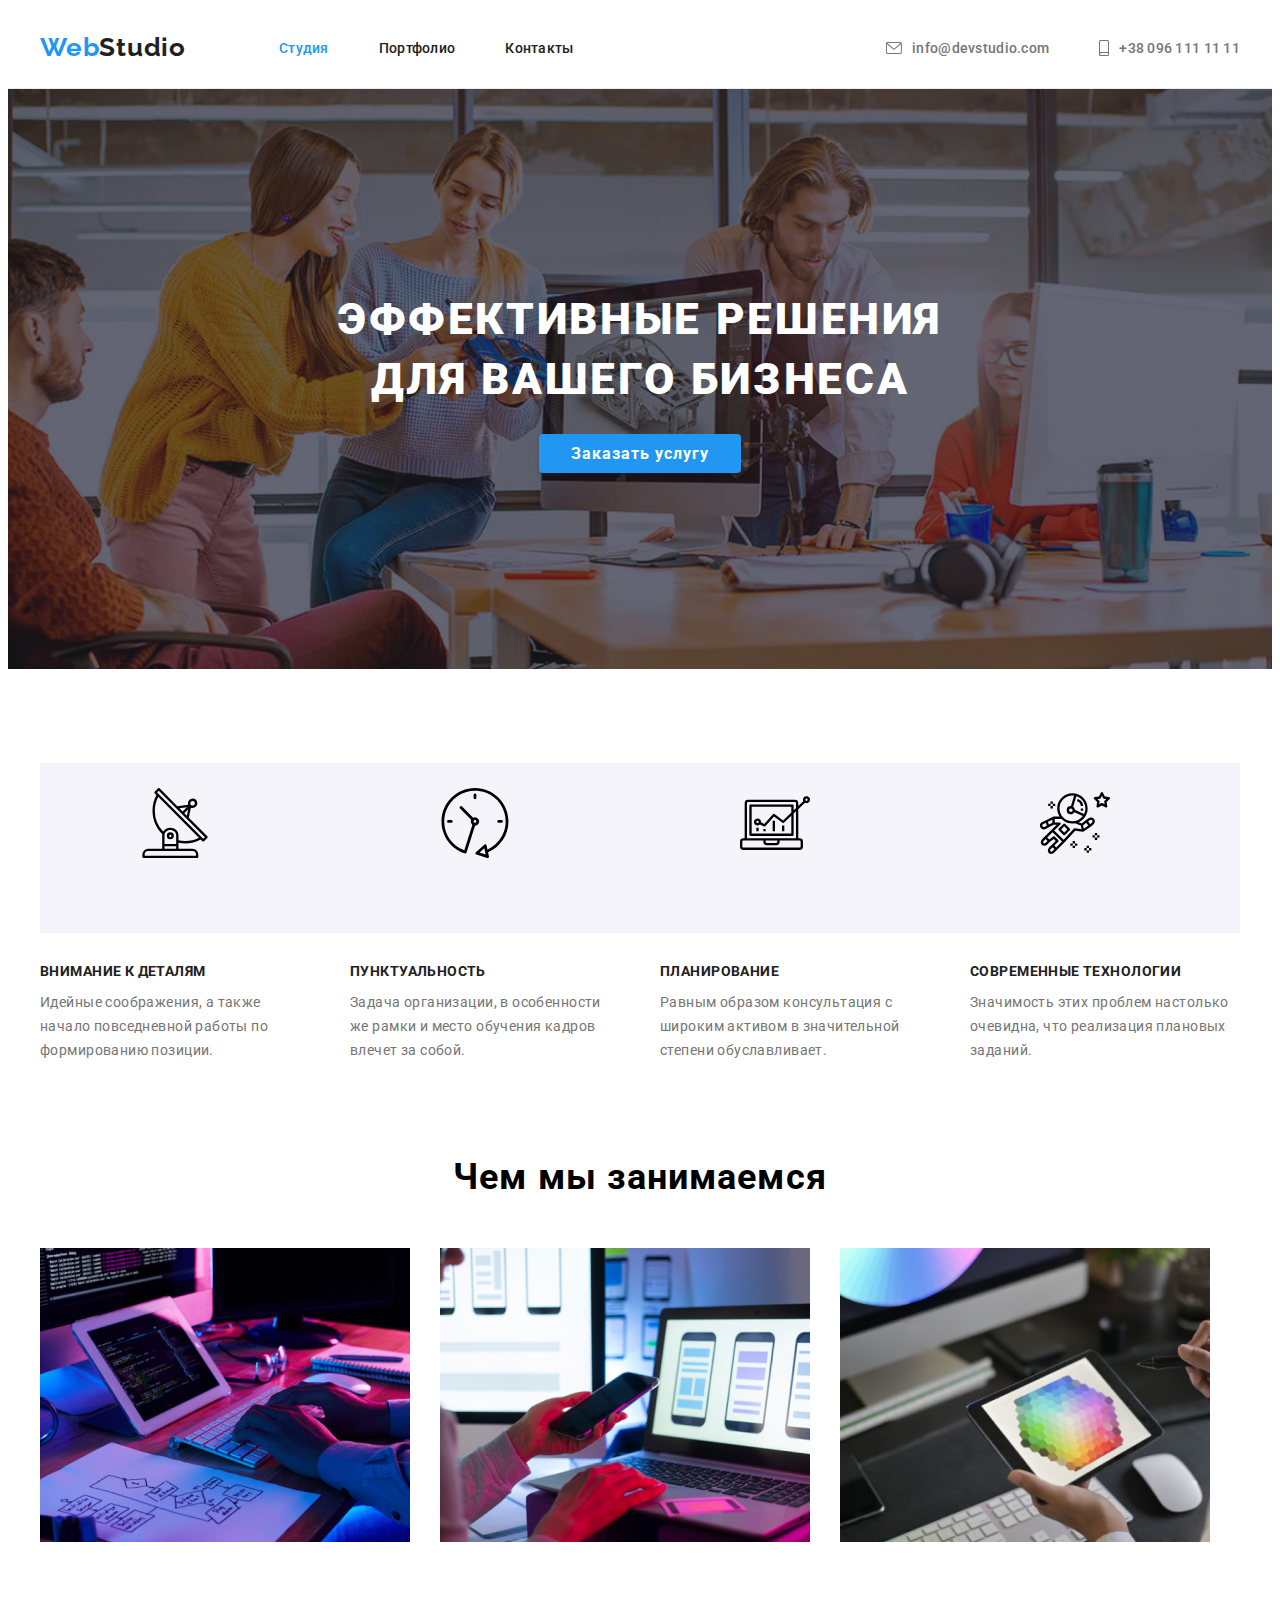
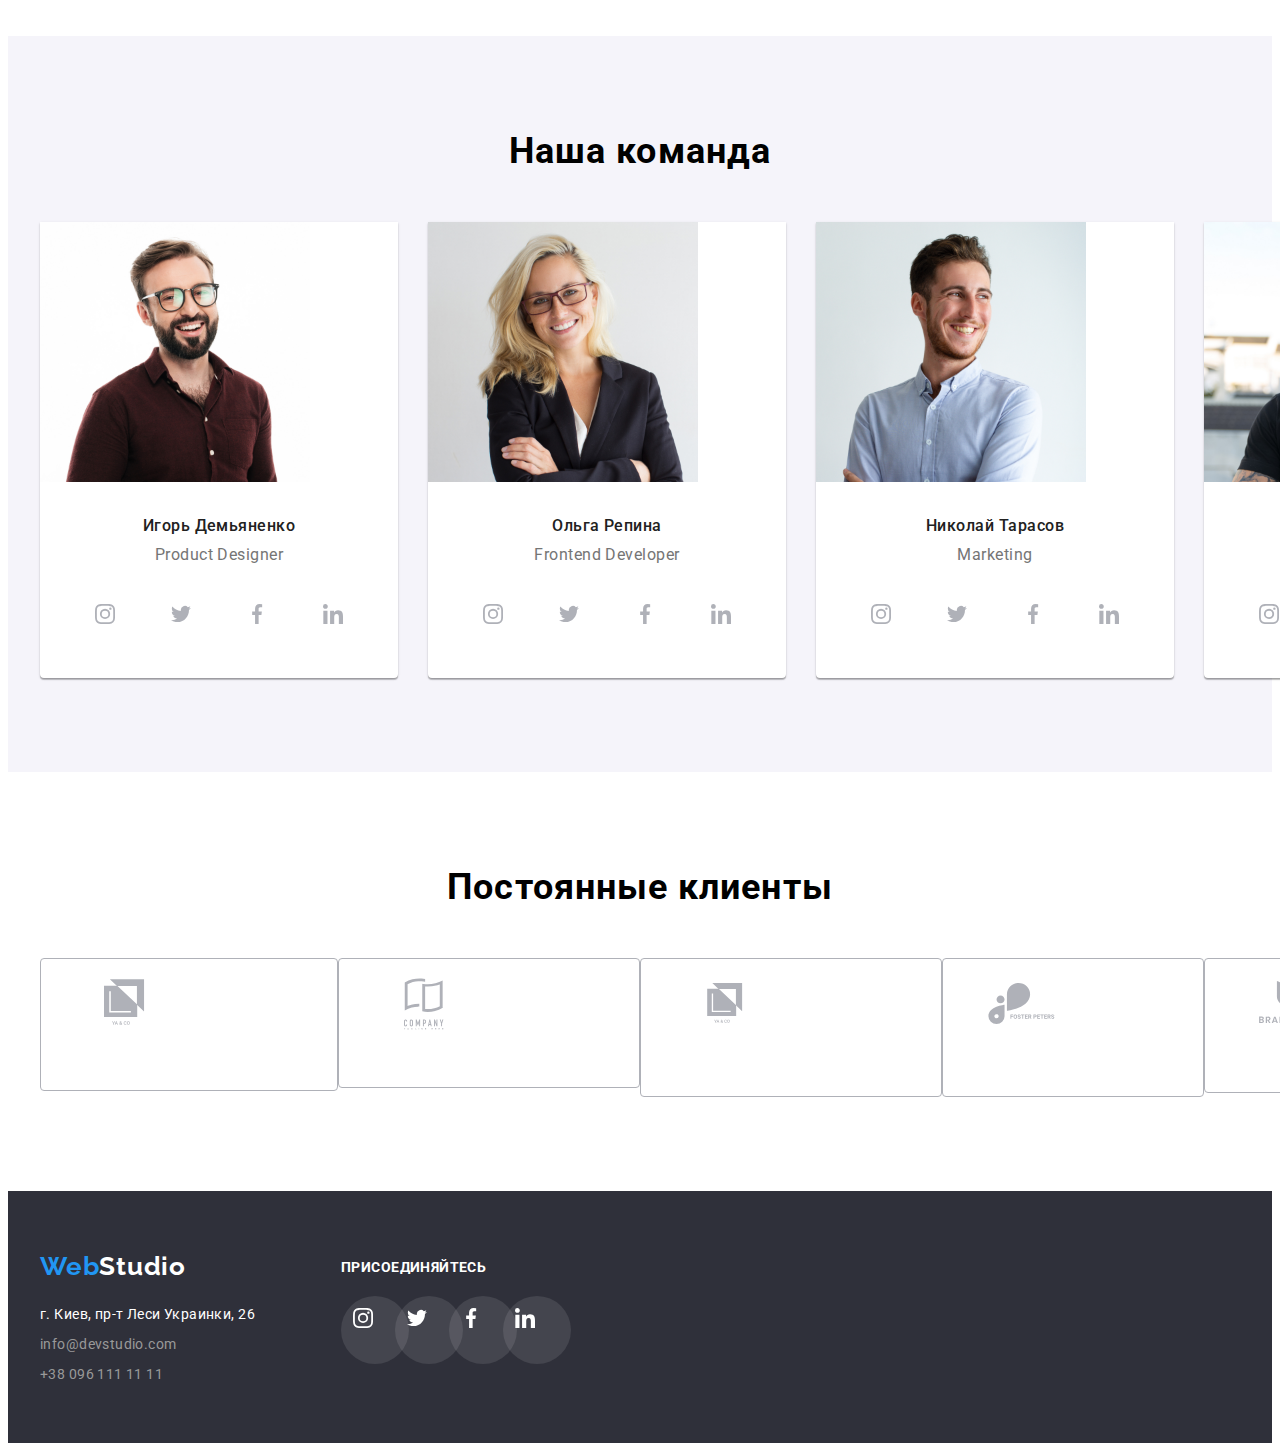
==== commit 151b83af: "третє виправлення" ====
--- a/index.html
+++ b/index.html
@@ -15,7 +15,7 @@
             <nav class="header-nav"> 
                 <a href="#" class="logo" > <span class="web-seme">Web</span>Studio</a>
                     <ul class="nav-links">
-                        <li> <a  href="#"> <span class="studia">Студия</span></a> </li>
+                        <li> <a  href="./index.html"> <span class="studia">Студия</span></a> </li>
                         <li> <a  href="./portfolio.html">Портфолио</a> </li>
                         <li> <a  href="#">Контакты</a> </li>
                     </ul>
@@ -308,7 +308,7 @@
         <div class="container">
             <ul class="footer-list">
                 <li class="footer-list-li">
-                    <a href="#" class="logo down"> <span class="Web-seme">Web</span>Studio</a>
+                    <a href="#" class="logo down"> <span class="web-seme">Web</span>Studio</a>
                     <address>г. Киев, пр-т Леси Украинки, 26</address>
                     <ul class="contact-links-down">
                     <li> <a href="mailto:info@devstudio.com">info@devstudio.com</a> </li>
--- a/css/style.css
+++ b/css/style.css
@@ -211,6 +211,11 @@
     height: 120px;
     padding: 25px 100px;
     background-color: #F5F4FA;
+}
+
+.contact-icon{
+    width: 70px;
+    height: 70px;
 }
 
 .advantages h3{
